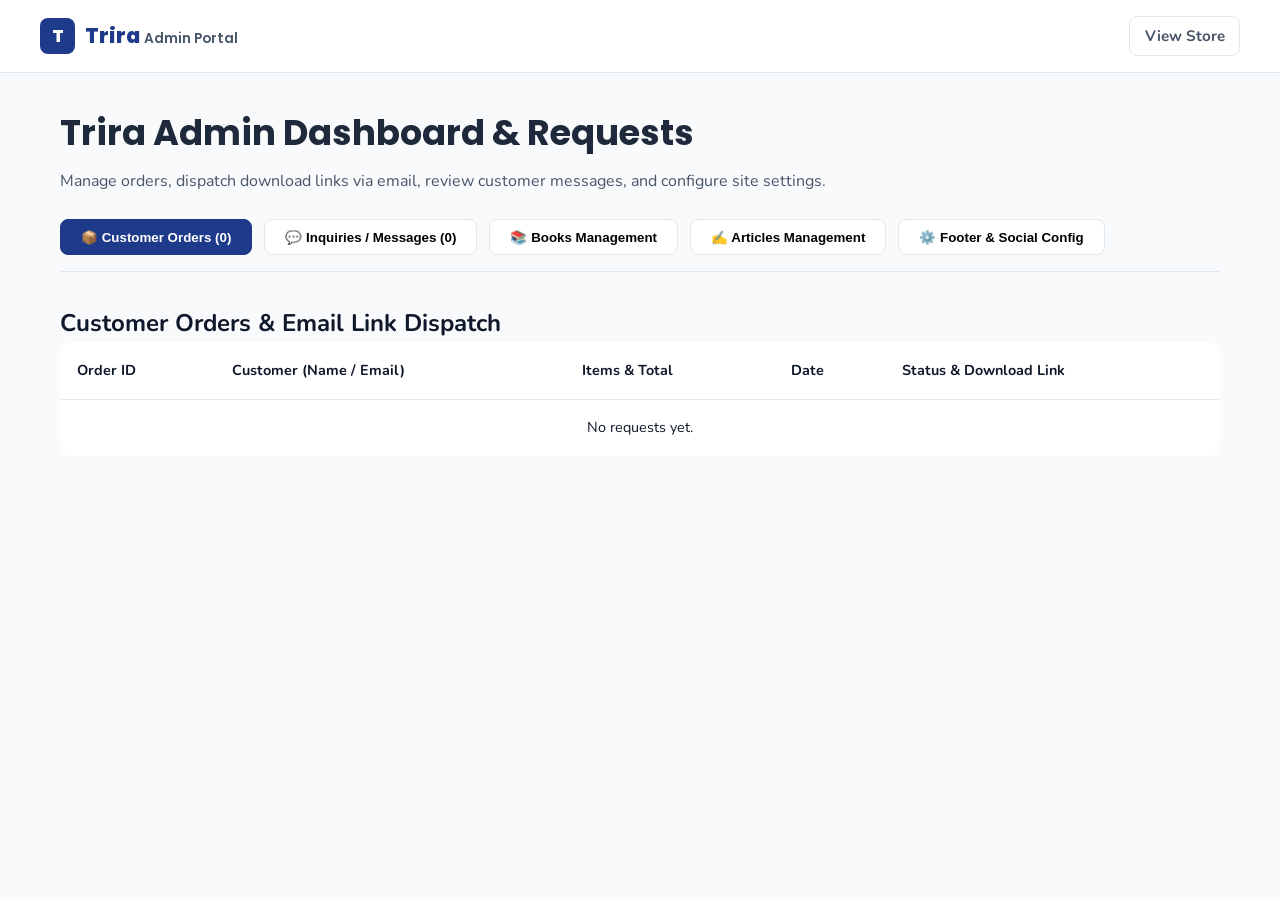
==== admin.html @ 83dede48 "Add files via upload" ====
<!DOCTYPE html>
<html lang="en">
<head>
  <meta charset="UTF-8">
  <meta name="viewport" content="width=device-width, initial-scale=1.0">
  <title>Admin Portal — Trira</title>
  <link rel="icon" type="image/svg+xml" href="favicon.svg">
  <link rel="preconnect" href="https://fonts.googleapis.com">
  <link rel="preconnect" href="https://fonts.gstatic.com" crossorigin>
  <link href="https://fonts.googleapis.com/css2?family=Nunito:wght@400;600;700;800&family=Poppins:wght@600;700;800&display=swap" rel="stylesheet">
  <link rel="stylesheet" href="css/style.css">
  <style>
    .admin-container { max-width: 1200px; margin: 2rem auto; padding: 0 1.25rem; }
    .admin-tabs { display: flex; gap: 0.75rem; margin-bottom: 2rem; border-bottom: 1px solid var(--line); padding-bottom: 1rem; flex-wrap: wrap; }
    .admin-tab { padding: 0.6rem 1.25rem; border-radius: var(--radius-sm); background: #fff; border: 1px solid var(--line); font-weight: 700; cursor: pointer; }
    .admin-tab.is-active { background: var(--teal); color: #fff; border-color: var(--teal); }
    .admin-section { display: none; }
    .admin-section.is-active { display: block; }
    .admin-table { width: 100%; border-collapse: collapse; background: #fff; border-radius: var(--radius); overflow: hidden; border: 1px solid var(--line); margin-bottom: 2rem; }
    .admin-table th, .admin-table td { padding: 1rem; text-align: left; border-bottom: 1px solid var(--line); font-size: 0.9rem; }
    .admin-table th { background: var(--bg-alt); font-weight: 700; }
    .badge-status { display: inline-block; padding: 0.25rem 0.65rem; border-radius: 999px; font-size: 0.75rem; font-weight: 700; }
    .status-pending { background: #FEF3C7; color: #92400E; }
    .status-delivered { background: #D1FAE5; color: #065F46; }
    .modal-overlay { position: fixed; inset: 0; background: rgba(15, 23, 42, 0.4); display: none; align-items: center; justify-content: center; z-index: 100; backdrop-filter: blur(4px); }
    .modal-overlay.is-open { display: flex; }
    .modal-content { background: #fff; padding: 2rem; border-radius: var(--radius); width: min(90vw, 500px); max-height: 90vh; overflow-y: auto; }
    .modal-group { margin-bottom: 1rem; }
    .modal-group label { display: block; font-weight: 700; font-size: 0.85rem; margin-bottom: 0.3rem; }
    .modal-group input, .modal-group textarea, .modal-group select { width: 100%; padding: 0.6rem; border: 1px solid var(--line); border-radius: var(--radius-sm); font: inherit; }
  </style>
</head>
<body>

  <!-- Header -->
  <header class="header">
    <div class="header__inner">
      <a href="index.html" class="logo" style="display: flex; align-items: center; gap: 0.6rem; text-decoration: none;">
        <div style="width: 2.2rem; height: 2.2rem; background: var(--teal); color: #fff; display: grid; place-items: center; border-radius: 0.5rem; font-weight: 800; font-size: 1.1rem; font-family: var(--font-heading);">T</div>
        <div style="font-size: 1.3rem; font-weight: 800; color: var(--teal); font-family: var(--font-heading);">Trira <span style="font-weight: 600; font-size: 0.85rem; color: var(--ink-soft);">Admin Portal</span></div>
      </a>
      <nav class="nav">
        <a href="index.html" class="btn btn--ghost btn--sm" style="font-weight: 700;">View Store</a>
      </nav>
    </div>
  </header>

  <main class="admin-container">
    <div class="page-hero" style="margin-bottom: 1.5rem;">
      <h1>Trira Admin Dashboard & Requests</h1>
      <p>Manage orders, dispatch download links via email, review customer messages, and configure site settings.</p>
    </div>

    <div class="admin-tabs">
      <button class="admin-tab is-active" data-tab="orders">📦 Customer Orders (<span id="ordersCount">0</span>)</button>
      <button class="admin-tab" data-tab="messages">💬 Inquiries / Messages (<span id="msgCount">0</span>)</button>
      <button class="admin-tab" data-tab="books">📚 Books Management</button>
      <button class="admin-tab" data-tab="articles">✍️ Articles Management</button>
      <button class="admin-tab" data-tab="settings">⚙️ Footer & Social Config</button>
    </div>

    <!-- ORDERS SECTION -->
    <div class="admin-section is-active" id="section-orders">
      <h2>Customer Orders & Email Link Dispatch</h2>
      <table class="admin-table">
        <thead>
          <tr><th>Order ID</th><th>Customer (Name / Email)</th><th>Items & Total</th><th>Date</th><th>Status & Download Link</th></tr>
        </thead>
        <tbody id="ordersTableBody"></tbody>
      </table>
    </div>

    <!-- MESSAGES SECTION -->
    <div class="admin-section" id="section-messages">
      <h2>Customer Inquiries & Messages</h2>
      <table class="admin-table">
        <thead>
          <tr><th>ID</th><th>Customer Name & Email</th><th>Message</th><th>Date</th><th>Action</th></tr>
        </thead>
        <tbody id="messagesTableBody"></tbody>
      </table>
    </div>

    <!-- BOOKS SECTION -->
    <div class="admin-section" id="section-books">
      <div style="display:flex; justify-content:space-between; margin-bottom:1rem;">
        <h2>Manage PDF Books</h2>
        <button class="btn btn--primary btn--sm" id="openAddModal">+ Add New Book</button>
      </div>
      <table class="admin-table">
        <thead>
          <tr><th>Cover</th><th>Title</th><th>Language</th><th>Price</th><th>Actions</th></tr>
        </thead>
        <tbody id="booksTableBody"></tbody>
      </table>
    </div>

    <!-- ARTICLES SECTION -->
    <div class="admin-section" id="section-articles">
      <div style="display:flex; justify-content:space-between; margin-bottom:1rem;">
        <h2>Manage Articles</h2>
        <button class="btn btn--primary btn--sm" id="openArticleModal">+ Add Article</button>
      </div>
      <table class="admin-table">
        <thead>
          <tr><th>Image</th><th>Title</th><th>Read Time</th><th>Actions</th></tr>
        </thead>
        <tbody id="articlesTableBody"></tbody>
      </table>
    </div>

    <!-- SETTINGS SECTION -->
    <div class="admin-section" id="section-settings">
      <h2>Footer & Social Media Configuration</h2>
      <form id="settingsForm" style="background:#fff; padding:2rem; border-radius:var(--radius); border:1px solid var(--line); max-width:600px;">
        <div class="modal-group"><label>Support Phone</label><input type="text" id="setPhone"></div>
        <div class="modal-group"><label>Support Email</label><input type="email" id="setEmail"></div>
        <div class="modal-group"><label>Facebook URL</label><input type="url" id="setFb"></div>
        <div class="modal-group"><label>Instagram URL</label><input type="url" id="setIg"></div>
        <div class="modal-group"><label>TikTok URL</label><input type="url" id="setTt"></div>
        <button type="submit" class="btn btn--primary" style="margin-top:1rem;">Save Configuration</button>
      </form>
    </div>
  </main>

  <!-- Add/Edit Book Modal -->
  <div class="modal-overlay" id="bookModal">
    <div class="modal-content">
      <h3 id="modalTitle">Add PDF Book</h3>
      <form id="bookForm">
        <input type="hidden" id="editBookId">
        <input type="hidden" id="bookExistingImg" value="images/products/p1.jpg">
        <div class="modal-group"><label>Book Title</label><input type="text" id="bookTitle" required></div>
        <div class="modal-group"><label>Language Section</label><select id="bookLang"><option value="ar">Arabic (عربي)</option><option value="en">English (إنجليزي)</option></select></div>
        <div class="modal-group"><label>Price (EGP)</label><input type="number" id="bookPrice" required></div>
        <div class="modal-group"><label>Category</label><input type="text" id="bookCategory"></div>
        <div class="modal-group"><label>Introduction (مقدمة الكتاب)</label><textarea id="bookIntro" rows="2"></textarea></div>
        <div class="modal-group"><label>Full Description</label><textarea id="bookDesc" rows="3"></textarea></div>
        <div class="modal-group"><label>Upload Cover Image</label><input type="file" id="bookImgFile" accept="image/*"></div>
        <div style="display:flex; gap:0.5rem; justify-content:flex-end; margin-top:1.5rem;">
          <button type="button" class="btn btn--ghost btn--sm" id="closeModal">Cancel</button>
          <button type="submit" class="btn btn--primary btn--sm">Save Book</button>
        </div>
      </form>
    </div>
  </div>

  <!-- Add/Edit Article Modal -->
  <div class="modal-overlay" id="articleModal">
    <div class="modal-content">
      <h3 id="articleModalTitle">Add Article</h3>
      <form id="articleForm">
        <input type="hidden" id="editArticleId">
        <input type="hidden" id="artExistingImg" value="https://images.unsplash.com/photo-1514432324607-a09d9b4aefdd?auto=format&fit=crop&w=800&q=75">
        <div class="modal-group"><label>Article Title</label><input type="text" id="artTitle" required></div>
        <div class="modal-group"><label>Read Time</label><input type="text" id="artReadTime" value="4 min read"></div>
        <div class="modal-group"><label>Excerpt / Summary (ملخص قصير)</label><textarea id="artExcerpt" rows="2"></textarea></div>
        <div class="modal-group"><label>Full Content (المحتوى التفصيلي للمقال)</label><textarea id="artContent" rows="4"></textarea></div>
        <div class="modal-group"><label>Upload Article Image</label><input type="file" id="artImgFile" accept="image/*"></div>
        <div style="display:flex; gap:0.5rem; justify-content:flex-end; margin-top:1.5rem;">
          <button type="button" class="btn btn--ghost btn--sm" id="closeArticleModal">Cancel</button>
          <button type="submit" class="btn btn--primary btn--sm">Save Article</button>
        </div>
      </form>
    </div>
  </div>

  <script src="js/data.js"></script>
  <script>
    document.addEventListener("DOMContentLoaded", () => {
      document.querySelectorAll(".admin-tab").forEach(tab => {
        tab.addEventListener("click", () => {
          document.querySelectorAll(".admin-tab").forEach(t => t.classList.remove("is-active"));
          document.querySelectorAll(".admin-section").forEach(s => s.classList.remove("is-active"));
          tab.classList.add("is-active");
          document.getElementById(`section-${tab.dataset.tab}`).classList.add("is-active");
        });
      });
      loadAdmin();
    });

    function loadAdmin() {
      const books = getProducts();
      const articles = getArticles();
      const orders = getOrders();
      const messages = getMessages();
      const settings = getSettings();

      document.getElementById("ordersCount").textContent = orders.length;
      document.getElementById("msgCount").textContent = messages.length;

      document.getElementById("setPhone").value = settings.phone || "";
      document.getElementById("setEmail").value = settings.email || "";
      document.getElementById("setFb").value = settings.facebook || "";
      document.getElementById("setIg").value = settings.instagram || "";
      document.getElementById("setTt").value = settings.tiktok || "";

      document.getElementById("ordersTableBody").innerHTML = orders.length === 0 ? `<tr><td colspan="5" style="text-align:center;">No requests yet.</td></tr>` : orders.map(o => `
        <tr>
          <td><strong>${o.id}</strong></td>
          <td>${o.customer.name}<br><small class="muted">${o.customer.email} | ${o.customer.phone}</small></td>
          <td>${o.items.map(i => `${i.name} (x${i.qty})`).join("<br>")}<br><strong>Total: ${o.total} EGP</strong></td>
          <td><small>${o.date}</small></td>
          <td>
            <span class="badge-status status-${o.status.toLowerCase()}">${o.status}</span><br>
            <div style="display:flex; gap:0.4rem; margin-top:0.4rem;">
              <input type="text" id="link-${o.id}" value="${o.downloadLink || ''}" placeholder="Paste PDF Download Link..." style="padding:0.3rem; width:100%; font-size:0.8rem; border:1px solid var(--line); border-radius:4px;">
              <button class="btn btn--primary btn--sm" style="padding:0.3rem 0.6rem; font-size:0.75rem; white-space:nowrap;" onclick="sendDownloadLink('${o.id}')" ${!o.downloadLink ? 'disabled style="opacity:0.5; cursor:not-allowed;"' : ''} id="btn-${o.id}">Send Email</button>
            </div>
            <small class="muted">Type link and click Send Email.</small>
          </td>
        </tr>
      `).join("");

      document.getElementById("messagesTableBody").innerHTML = messages.length === 0 ? `<tr><td colspan="5" style="text-align:center;">No messages received.</td></tr>` : messages.map(m => `
        <tr>
          <td><strong>${m.id}</strong></td>
          <td>${m.name}<br><small class="muted">${m.email}</small></td>
          <td>${m.text}</td>
          <td><small>${m.date}</small></td>
          <td><button class="btn btn--ghost btn--sm" onclick="deleteMessage('${m.id}')" style="color:red;">Delete</button></td>
        </tr>
      `).join("");

      document.getElementById("booksTableBody").innerHTML = books.map(b => `
        <tr>
          <td><img src="${b.image}" style="width:2.5rem; height:2.5rem; object-fit:contain;"></td>
          <td><strong>${b.title}</strong><br><small class="muted">${b.category || ''}</small></td>
          <td><span class="badge" style="background:${b.lang === 'ar' ? '#d1fae5' : '#dbeafe'}; color:${b.lang === 'ar' ? '#065f46' : '#1e40af'};">${b.lang === 'ar' ? 'Arabic' : 'English'}</span></td>
          <td><strong>${b.price} EGP</strong></td>
          <td>
            <button class="btn btn--ghost btn--sm" onclick="openEdit(${b.id})">Edit</button>
            <button class="btn btn--ghost btn--sm" onclick="deleteBook(${b.id})" style="color:red;">Delete</button>
          </td>
        </tr>
      `).join("");

      document.getElementById("articlesTableBody").innerHTML = articles.map(a => `
        <tr>
          <td><img src="${a.image}" style="width:2.5rem; height:2.5rem; object-fit:cover; border-radius:4px;"></td>
          <td><strong>${a.title}</strong><br><small class="muted">${a.excerpt || ''}</small></td>
          <td>${a.readTime}</td>
          <td>
            <button class="btn btn--ghost btn--sm" onclick="openEditArticle(${a.id})">Edit</button>
            <button class="btn btn--ghost btn--sm" onclick="deleteArticle(${a.id})" style="color:red;">Delete</button>
          </td>
        </tr>
      `).join("");
    }

    window.sendDownloadLink = function(orderId) {
      const input = document.getElementById(`link-${orderId}`);
      const link = input.value.trim();
      if (!link) {
        alert("Please enter a valid download link first.");
        return;
      }

      let orders = getOrders();
      let targetOrder = null;
      orders = orders.map(o => {
        if (o.id === orderId) {
          targetOrder = { ...o, downloadLink: link, status: "Delivered" };
          return targetOrder;
        }
        return o;
      });

      saveOrders(orders);
      loadAdmin();

      if (targetOrder) {
        alert(`[Email Dispatched Successfully]\n\nTo: ${targetOrder.customer.email}\nSubject: Your Trira eBook Download Link\nDownload URL: ${link}`);
      }
    };

    document.addEventListener("input", e => {
      if (e.target && e.target.id && e.target.id.startsWith("link-")) {
        const orderId = e.target.id.replace("link-", "");
        const btn = document.getElementById(`btn-${orderId}`);
        if (btn) {
          if (e.target.value.trim().length > 0) {
            btn.removeAttribute("disabled");
            btn.style.opacity = "1";
            btn.style.cursor = "pointer";
          } else {
            btn.setAttribute("disabled", "true");
            btn.style.opacity = "0.5";
            btn.style.cursor = "not-allowed";
          }
        }
      }
    });

    function deleteMessage(id) {
      if (confirm("Delete message?")) {
        saveMessages(getMessages().filter(m => m.id !== id));
        loadAdmin();
      }
    }

    document.getElementById("settingsForm").onsubmit = (e) => {
      e.preventDefault();
      const settings = {
        phone: document.getElementById("setPhone").value,
        email: document.getElementById("setEmail").value,
        facebook: document.getElementById("setFb").value,
        instagram: document.getElementById("setIg").value,
        tiktok: document.getElementById("setTt").value
      };
      saveSettings(settings);
      alert("Footer configuration saved successfully!");
    };

    const modal = document.getElementById("bookModal");
    document.getElementById("openAddModal").onclick = () => {
      document.getElementById("modalTitle").textContent = "Add PDF Book";
      document.getElementById("editBookId").value = "";
      document.getElementById("bookForm").reset();
      modal.classList.add("is-open");
    };
    document.getElementById("closeModal").onclick = () => modal.classList.remove("is-open");

    function openEdit(id) {
      const b = getProducts().find(x => x.id === id);
      if (!b) return;
      document.getElementById("modalTitle").textContent = "Edit PDF Book";
      document.getElementById("editBookId").value = b.id;
      document.getElementById("bookTitle").value = b.title || "";
      document.getElementById("bookLang").value = b.lang || "ar";
      document.getElementById("bookPrice").value = b.price || 0;
      document.getElementById("bookCategory").value = b.category || "";
      document.getElementById("bookIntro").value = b.introduction || "";
      document.getElementById("bookDesc").value = b.description || "";
      document.getElementById("bookExistingImg").value = b.image || "";
      modal.classList.add("is-open");
    }

    document.getElementById("bookForm").onsubmit = (e) => {
      e.preventDefault();
      const id = document.getElementById("editBookId").value;
      const data = {
        id: id ? parseInt(id) : Date.now(),
        title: document.getElementById("bookTitle").value,
        lang: document.getElementById("bookLang").value,
        price: parseFloat(document.getElementById("bookPrice").value),
        category: document.getElementById("bookCategory").value,
        introduction: document.getElementById("bookIntro").value,
        description: document.getElementById("bookDesc").value,
        image: document.getElementById("bookExistingImg").value
      };

      const file = document.getElementById("bookImgFile").files[0];
      const save = (img) => {
        data.image = img;
        let books = getProducts();
        if (id) {
          books = books.map(x => x.id == id ? data : x);
        } else {
          books.push(data);
        }
        saveProducts(books);
        modal.classList.remove("is-open");
        loadAdmin();
      };

      if (file) {
        const reader = new FileReader();
        reader.onload = (evt) => save(evt.target.result);
        reader.readAsDataURL(file);
      } else {
        save(data.image);
      }
    };

    function deleteBook(id) {
      if (confirm("Delete book?")) {
        saveProducts(getProducts().filter(x => x.id !== id));
        loadAdmin();
      }
    }

    const artModal = document.getElementById("articleModal");
    document.getElementById("openArticleModal").onclick = () => {
      document.getElementById("articleModalTitle").textContent = "Add Article";
      document.getElementById("editArticleId").value = "";
      document.getElementById("articleForm").reset();
      artModal.classList.add("is-open");
    };
    document.getElementById("closeArticleModal").onclick = () => artModal.classList.remove("is-open");

    function openEditArticle(id) {
      const a = getArticles().find(x => x.id === id);
      if (!a) return;
      document.getElementById("articleModalTitle").textContent = "Edit Article";
      document.getElementById("editArticleId").value = a.id;
      document.getElementById("artTitle").value = a.title || "";
      document.getElementById("artReadTime").value = a.readTime || "4 min read";
      document.getElementById("artExcerpt").value = a.excerpt || "";
      document.getElementById("artContent").value = a.content || "";
      document.getElementById("artExistingImg").value = a.image || "";
      artModal.classList.add("is-open");
    }

    document.getElementById("articleForm").onsubmit = (e) => {
      e.preventDefault();
      const id = document.getElementById("editArticleId").value;
      const data = {
        id: id ? parseInt(id) : Date.now(),
        title: document.getElementById("artTitle").value,
        readTime: document.getElementById("artReadTime").value,
        excerpt: document.getElementById("artExcerpt").value,
        content: document.getElementById("artContent").value,
        image: document.getElementById("artExistingImg").value
      };

      const file = document.getElementById("artImgFile").files[0];
      const save = (img) => {
        data.image = img;
        let articles = getArticles();
        if (id) {
          articles = articles.map(x => x.id == id ? data : x);
        } else {
          articles.push(data);
        }
        saveArticles(articles);
        artModal.classList.remove("is-open");
        loadAdmin();
      };

      if (file) {
        const reader = new FileReader();
        reader.onload = (evt) => save(evt.target.result);
        reader.readAsDataURL(file);
      } else {
        save(data.image);
      }
    };

    function deleteArticle(id) {
      if (confirm("Delete article?")) {
        saveArticles(getArticles().filter(x => x.id !== id));
        loadAdmin();
      }
    }
  </script>
</body>
</html>
---- css/style.css ----
:root {
  --teal: #1E3A8A;
  --teal-dark: #1E293B;
  --teal-light: #EFF6FF;
  --accent: #3B82F6;
  --ink: #0F172A;
  --ink-soft: #475569;
  --bg: #F8FAFC;
  --bg-alt: #FFFFFF;
  --line: #E2E8F0;
  --radius: 0.75rem;
  --radius-sm: 0.5rem;
  --shadow-sm: 0 1px 2px 0 rgba(0, 0, 0, 0.05);
  --shadow: 0 10px 15px -3px rgba(0, 0, 0, 0.1);
  --font-heading: 'Poppins', sans-serif;
  --font-body: 'Nunito', sans-serif;
}

* { box-sizing: border-box; margin: 0; padding: 0; }
body {
  font-family: var(--font-body);
  background-color: var(--bg);
  color: var(--ink);
  line-height: 1.6;
}

.container { width: min(100% - 2.5rem, 1200px); margin-inline: auto; }

.header {
  background: var(--bg-alt);
  border-bottom: 1px solid var(--line);
  position: sticky;
  top: 0;
  z-index: 50;
}
.header__inner {
  display: flex;
  align-items: center;
  justify-content: space-between;
  height: 4.5rem;
  width: min(100% - 2.5rem, 1200px);
  margin-inline: auto;
}
.logo { font-weight: 800; font-size: 1.25rem; color: var(--teal); text-decoration: none; display: flex; align-items: center; gap: 0.5rem; }
.nav { display: flex; gap: 2rem; }
.nav a { color: var(--ink-soft); text-decoration: none; font-weight: 600; font-size: 0.95rem; transition: color 0.2s; }
.nav a:hover, .nav a.is-active { color: var(--teal); }

.header__actions { display: flex; gap: 1rem; align-items: center; }
.icon-btn { background: var(--teal-light); border: 1px solid var(--line); padding: 0.5rem 0.8rem; border-radius: var(--radius-sm); cursor: pointer; font-size: 1.1rem; position: relative; }
.cart-count { position: absolute; top: -5px; right: -5px; background: var(--teal); color: #fff; font-size: 0.7rem; width: 1.2rem; height: 1.2rem; display: grid; place-items: center; border-radius: 999px; font-weight: 700; }

.section { padding: 3rem 0; }
.page-hero h1 { font-family: var(--font-heading); font-size: 2.2rem; color: var(--teal-dark); margin-bottom: 0.5rem; }
.page-hero p { color: var(--ink-soft); }

.grid { display: grid; gap: 1.5rem; }
.grid--3 { grid-template-columns: repeat(auto-fit, minmax(300px, 1fr)); }

.product-card {
  background: var(--bg-alt);
  border: 1px solid var(--line);
  border-radius: var(--radius);
  overflow: hidden;
  display: flex;
  flex-direction: column;
  transition: transform 0.2s, box-shadow 0.2s;
  box-shadow: var(--shadow-sm);
}
.product-card:hover { transform: translateY(-3px); box-shadow: var(--shadow); }
.product-card__media { height: 14rem; background: var(--teal-light); display: grid; place-items: center; overflow: hidden; }
.product-card__media img { width: 100%; height: 100%; object-fit: cover; }
.product-card__body { padding: 1.5rem; display: flex; flex-direction: column; flex-grow: 1; }
.badge { display: inline-block; padding: 0.25rem 0.65rem; border-radius: 999px; background: var(--teal-light); color: var(--teal); font-size: 0.75rem; font-weight: 700; width: max-content; margin-bottom: 0.75rem; }
.product-card__body h3 { font-family: var(--font-heading); font-size: 1.15rem; margin-bottom: 0.5rem; color: var(--ink); }
.product-card__body p { color: var(--ink-soft); font-size: 0.9rem; margin-bottom: 1.25rem; flex-grow: 1; }
.product-card__price { font-size: 1.25rem; font-weight: 800; color: var(--teal); margin-bottom: 1rem; }
.product-card__price small { font-size: 0.8rem; font-weight: 600; }

.btn { display: inline-flex; align-items: center; justify-content: center; padding: 0.65rem 1.25rem; border-radius: var(--radius-sm); font-weight: 700; font-size: 0.9rem; cursor: pointer; border: 0; text-decoration: none; transition: background 0.2s; }
.btn--primary { background: var(--teal); color: #FFFFFF; }
.btn--primary:hover { background: var(--teal-dark); }
.btn--ghost { background: transparent; border: 1px solid var(--line); color: var(--ink); }
.btn--ghost:hover { background: var(--teal-light); border-color: var(--teal); color: var(--teal); }
.btn--sm { padding: 0.45rem 0.9rem; font-size: 0.85rem; }

.cart-drawer { position: fixed; inset: 0 auto 0 100%; width: min(100%, 400px); background: #fff; z-index: 100; box-shadow: -5px 0 25px rgba(0,0,0,0.1); transition: transform 0.3s ease; display: flex; flex-direction: column; }
.cart-drawer.is-open { transform: translateX(-100%); }
.drawer-overlay { position: fixed; inset: 0; background: rgba(15, 23, 42, 0.4); display: none; z-index: 90; backdrop-filter: blur(4px); }
.drawer-overlay.is-open { display: block; }
.cart-drawer__head { padding: 1.25rem 1.5rem; border-bottom: 1px solid var(--line); display: flex; justify-content: space-between; align-items: center; }
.cart-drawer__list { padding: 1.5rem; overflow-y: auto; flex-grow: 1; }
.cart-item { display: flex; gap: 1rem; margin-bottom: 1rem; padding-bottom: 1rem; border-bottom: 1px solid var(--line); align-items: center; }
.cart-item img { width: 3.5rem; height: 3.5rem; object-fit: cover; border-radius: 4px; }
.cart-item h4 { font-size: 0.95rem; margin-bottom: 0.2rem; }
.cart-drawer__foot { padding: 1.5rem; border-top: 1px solid var(--line); background: var(--bg); display: grid; gap: 1rem; }
.cart-total { display: flex; justify-content: space-between; font-weight: 800; font-size: 1.1rem; }
.qty { display: flex; align-items: center; gap: 0.5rem; margin-top: 0.4rem; }
.btn-qty { width: 1.5rem; height: 1.5rem; background: #fff; border: 1px solid var(--line); border-radius: 4px; cursor: pointer; font-weight: 700; }

.footer { background: var(--teal-dark); color: #94A3B8; padding: 2.5rem 0; margin-top: 4rem; font-size: 0.9rem; }
.footer__copy { display: flex; justify-content: space-between; align-items: center; }
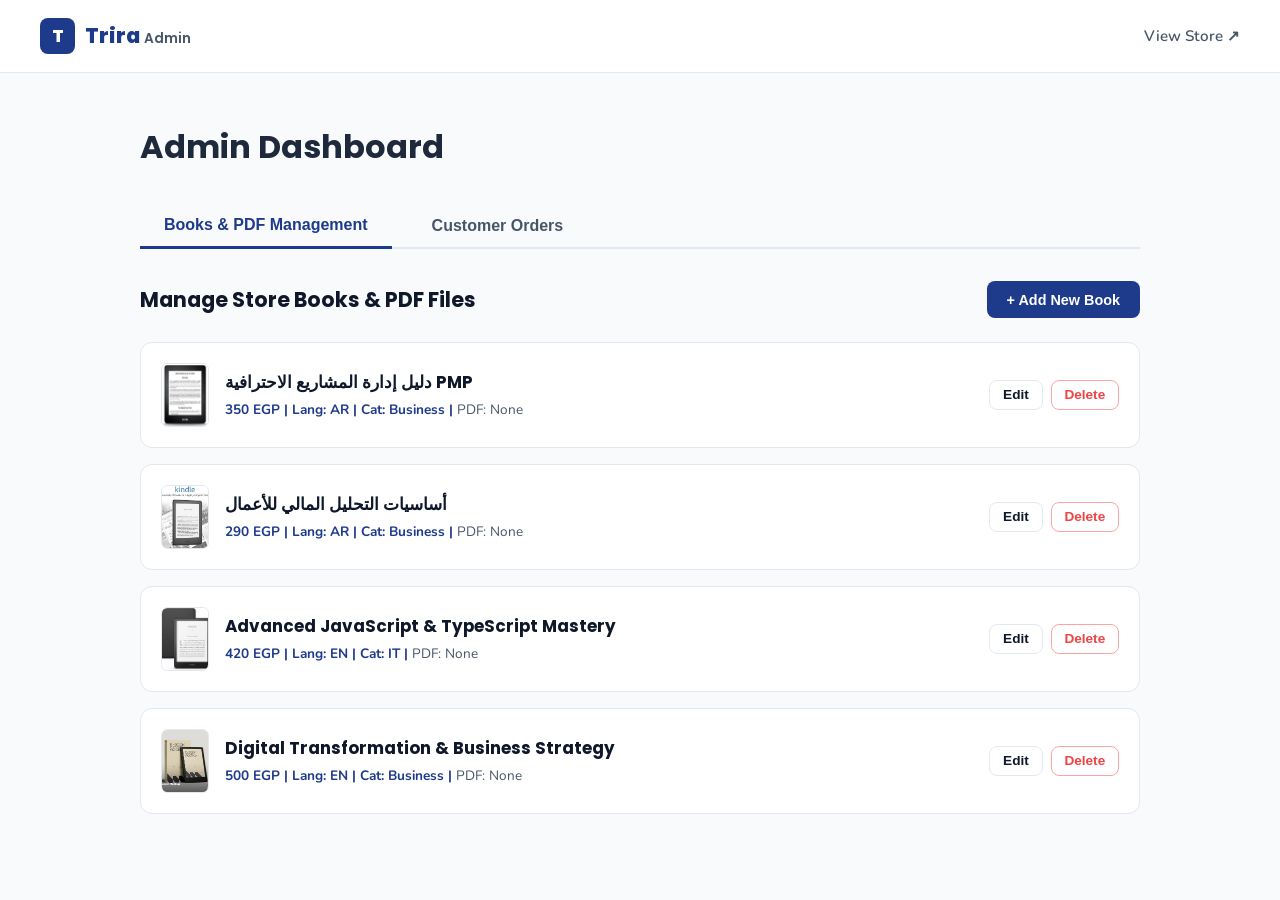
==== commit b4f91112: "Add files via upload" ====
--- a/admin.html
+++ b/admin.html
@@ -3,445 +3,307 @@
 <head>
   <meta charset="UTF-8">
   <meta name="viewport" content="width=device-width, initial-scale=1.0">
-  <title>Admin Portal — Trira</title>
+  <title>Admin Portal — Trira Library</title>
   <link rel="icon" type="image/svg+xml" href="favicon.svg">
   <link rel="preconnect" href="https://fonts.googleapis.com">
   <link rel="preconnect" href="https://fonts.gstatic.com" crossorigin>
   <link href="https://fonts.googleapis.com/css2?family=Nunito:wght@400;600;700;800&family=Poppins:wght@600;700;800&display=swap" rel="stylesheet">
   <link rel="stylesheet" href="css/style.css">
-  <style>
-    .admin-container { max-width: 1200px; margin: 2rem auto; padding: 0 1.25rem; }
-    .admin-tabs { display: flex; gap: 0.75rem; margin-bottom: 2rem; border-bottom: 1px solid var(--line); padding-bottom: 1rem; flex-wrap: wrap; }
-    .admin-tab { padding: 0.6rem 1.25rem; border-radius: var(--radius-sm); background: #fff; border: 1px solid var(--line); font-weight: 700; cursor: pointer; }
-    .admin-tab.is-active { background: var(--teal); color: #fff; border-color: var(--teal); }
-    .admin-section { display: none; }
-    .admin-section.is-active { display: block; }
-    .admin-table { width: 100%; border-collapse: collapse; background: #fff; border-radius: var(--radius); overflow: hidden; border: 1px solid var(--line); margin-bottom: 2rem; }
-    .admin-table th, .admin-table td { padding: 1rem; text-align: left; border-bottom: 1px solid var(--line); font-size: 0.9rem; }
-    .admin-table th { background: var(--bg-alt); font-weight: 700; }
-    .badge-status { display: inline-block; padding: 0.25rem 0.65rem; border-radius: 999px; font-size: 0.75rem; font-weight: 700; }
-    .status-pending { background: #FEF3C7; color: #92400E; }
-    .status-delivered { background: #D1FAE5; color: #065F46; }
-    .modal-overlay { position: fixed; inset: 0; background: rgba(15, 23, 42, 0.4); display: none; align-items: center; justify-content: center; z-index: 100; backdrop-filter: blur(4px); }
-    .modal-overlay.is-open { display: flex; }
-    .modal-content { background: #fff; padding: 2rem; border-radius: var(--radius); width: min(90vw, 500px); max-height: 90vh; overflow-y: auto; }
-    .modal-group { margin-bottom: 1rem; }
-    .modal-group label { display: block; font-weight: 700; font-size: 0.85rem; margin-bottom: 0.3rem; }
-    .modal-group input, .modal-group textarea, .modal-group select { width: 100%; padding: 0.6rem; border: 1px solid var(--line); border-radius: var(--radius-sm); font: inherit; }
-  </style>
 </head>
-<body>
-
+<body style="background: #f8fafc;">
   <!-- Header -->
   <header class="header">
     <div class="header__inner">
       <a href="index.html" class="logo" style="display: flex; align-items: center; gap: 0.6rem; text-decoration: none;">
         <div style="width: 2.2rem; height: 2.2rem; background: var(--teal); color: #fff; display: grid; place-items: center; border-radius: 0.5rem; font-weight: 800; font-size: 1.1rem; font-family: var(--font-heading);">T</div>
-        <div style="font-size: 1.3rem; font-weight: 800; color: var(--teal); font-family: var(--font-heading);">Trira <span style="font-weight: 600; font-size: 0.85rem; color: var(--ink-soft);">Admin Portal</span></div>
+        <div style="font-size: 1.3rem; font-weight: 800; color: var(--teal); font-family: var(--font-heading);">Trira <span style="font-weight: 600; font-size: 0.85rem; color: var(--ink-soft);">Admin</span></div>
       </a>
       <nav class="nav">
-        <a href="index.html" class="btn btn--ghost btn--sm" style="font-weight: 700;">View Store</a>
+        <a href="index.html" target="_blank">View Store ↗</a>
       </nav>
     </div>
   </header>
 
-  <main class="admin-container">
-    <div class="page-hero" style="margin-bottom: 1.5rem;">
-      <h1>Trira Admin Dashboard & Requests</h1>
-      <p>Manage orders, dispatch download links via email, review customer messages, and configure site settings.</p>
-    </div>
-
-    <div class="admin-tabs">
-      <button class="admin-tab is-active" data-tab="orders">📦 Customer Orders (<span id="ordersCount">0</span>)</button>
-      <button class="admin-tab" data-tab="messages">💬 Inquiries / Messages (<span id="msgCount">0</span>)</button>
-      <button class="admin-tab" data-tab="books">📚 Books Management</button>
-      <button class="admin-tab" data-tab="articles">✍️ Articles Management</button>
-      <button class="admin-tab" data-tab="settings">⚙️ Footer & Social Config</button>
-    </div>
-
-    <!-- ORDERS SECTION -->
-    <div class="admin-section is-active" id="section-orders">
-      <h2>Customer Orders & Email Link Dispatch</h2>
-      <table class="admin-table">
-        <thead>
-          <tr><th>Order ID</th><th>Customer (Name / Email)</th><th>Items & Total</th><th>Date</th><th>Status & Download Link</th></tr>
-        </thead>
-        <tbody id="ordersTableBody"></tbody>
-      </table>
-    </div>
-
-    <!-- MESSAGES SECTION -->
-    <div class="admin-section" id="section-messages">
-      <h2>Customer Inquiries & Messages</h2>
-      <table class="admin-table">
-        <thead>
-          <tr><th>ID</th><th>Customer Name & Email</th><th>Message</th><th>Date</th><th>Action</th></tr>
-        </thead>
-        <tbody id="messagesTableBody"></tbody>
-      </table>
-    </div>
-
-    <!-- BOOKS SECTION -->
-    <div class="admin-section" id="section-books">
-      <div style="display:flex; justify-content:space-between; margin-bottom:1rem;">
-        <h2>Manage PDF Books</h2>
-        <button class="btn btn--primary btn--sm" id="openAddModal">+ Add New Book</button>
+  <main class="section">
+    <div class="container" style="max-width: 1000px;">
+      <h1 style="font-family: var(--font-heading); font-size: 2rem; color: var(--teal-dark); margin-bottom: 2rem;">Admin Dashboard</h1>
+
+      <!-- Tabs Navigation -->
+      <div style="display: flex; gap: 1rem; border-bottom: 2px solid var(--line); margin-bottom: 2rem;">
+        <button type="button" class="admin-tab-btn is-active" onclick="switchTab('books')" style="padding: 0.75rem 1.5rem; background: none; border: none; font-weight: 700; font-size: 1rem; cursor: pointer; color: var(--teal); border-bottom: 3px solid var(--teal); margin-bottom: -2px;">Books & PDF Management</button>
+        <button type="button" class="admin-tab-btn" onclick="switchTab('orders')" style="padding: 0.75rem 1.5rem; background: none; border: none; font-weight: 700; font-size: 1rem; cursor: pointer; color: var(--ink-soft);">Customer Orders</button>
       </div>
-      <table class="admin-table">
-        <thead>
-          <tr><th>Cover</th><th>Title</th><th>Language</th><th>Price</th><th>Actions</th></tr>
-        </thead>
-        <tbody id="booksTableBody"></tbody>
-      </table>
-    </div>
-
-    <!-- ARTICLES SECTION -->
-    <div class="admin-section" id="section-articles">
-      <div style="display:flex; justify-content:space-between; margin-bottom:1rem;">
-        <h2>Manage Articles</h2>
-        <button class="btn btn--primary btn--sm" id="openArticleModal">+ Add Article</button>
+
+      <!-- Tab 1: Books Management -->
+      <div id="tabBooks" class="admin-tab-content">
+        <div style="display: flex; justify-content: space-between; align-items: center; margin-bottom: 1.5rem;">
+          <h3 style="font-family: var(--font-heading); font-size: 1.3rem;">Manage Store Books & PDF Files</h3>
+          <button type="button" class="btn btn--primary" onclick="openBookModal()">+ Add New Book</button>
+        </div>
+        <div id="adminBooksList" style="display: flex; flex-direction: column; gap: 1rem;">
+          <!-- Rendered dynamically -->
+        </div>
       </div>
-      <table class="admin-table">
-        <thead>
-          <tr><th>Image</th><th>Title</th><th>Read Time</th><th>Actions</th></tr>
-        </thead>
-        <tbody id="articlesTableBody"></tbody>
-      </table>
-    </div>
-
-    <!-- SETTINGS SECTION -->
-    <div class="admin-section" id="section-settings">
-      <h2>Footer & Social Media Configuration</h2>
-      <form id="settingsForm" style="background:#fff; padding:2rem; border-radius:var(--radius); border:1px solid var(--line); max-width:600px;">
-        <div class="modal-group"><label>Support Phone</label><input type="text" id="setPhone"></div>
-        <div class="modal-group"><label>Support Email</label><input type="email" id="setEmail"></div>
-        <div class="modal-group"><label>Facebook URL</label><input type="url" id="setFb"></div>
-        <div class="modal-group"><label>Instagram URL</label><input type="url" id="setIg"></div>
-        <div class="modal-group"><label>TikTok URL</label><input type="url" id="setTt"></div>
-        <button type="submit" class="btn btn--primary" style="margin-top:1rem;">Save Configuration</button>
-      </form>
+
+      <!-- Tab 2: Orders Management -->
+      <div id="tabOrders" class="admin-tab-content" style="display: none;">
+        <h3 style="font-family: var(--font-heading); font-size: 1.3rem; margin-bottom: 1.5rem;">Customer Purchase Requests & Payments</h3>
+        <div id="adminOrdersList" style="display: flex; flex-direction: column; gap: 1rem;">
+          <!-- Rendered dynamically -->
+        </div>
+      </div>
     </div>
   </main>
 
-  <!-- Add/Edit Book Modal -->
-  <div class="modal-overlay" id="bookModal">
-    <div class="modal-content">
-      <h3 id="modalTitle">Add PDF Book</h3>
-      <form id="bookForm">
-        <input type="hidden" id="editBookId">
-        <input type="hidden" id="bookExistingImg" value="images/products/p1.jpg">
-        <div class="modal-group"><label>Book Title</label><input type="text" id="bookTitle" required></div>
-        <div class="modal-group"><label>Language Section</label><select id="bookLang"><option value="ar">Arabic (عربي)</option><option value="en">English (إنجليزي)</option></select></div>
-        <div class="modal-group"><label>Price (EGP)</label><input type="number" id="bookPrice" required></div>
-        <div class="modal-group"><label>Category</label><input type="text" id="bookCategory"></div>
-        <div class="modal-group"><label>Introduction (مقدمة الكتاب)</label><textarea id="bookIntro" rows="2"></textarea></div>
-        <div class="modal-group"><label>Full Description</label><textarea id="bookDesc" rows="3"></textarea></div>
-        <div class="modal-group"><label>Upload Cover Image</label><input type="file" id="bookImgFile" accept="image/*"></div>
-        <div style="display:flex; gap:0.5rem; justify-content:flex-end; margin-top:1.5rem;">
-          <button type="button" class="btn btn--ghost btn--sm" id="closeModal">Cancel</button>
-          <button type="submit" class="btn btn--primary btn--sm">Save Book</button>
-        </div>
+  <!-- Book Modal (Add/Edit) -->
+  <div id="bookModal" style="display:none; position:fixed; inset:0; background:rgba(0,0,0,0.5); z-index:1200; place-items:center; padding:1rem;">
+    <div style="background:#fff; width:100%; max-width:600px; border-radius:1rem; padding:2rem; max-height:90vh; overflow-y:auto; position:relative;">
+      <button type="button" onclick="closeBookModal()" style="position:absolute; top:1rem; right:1rem; background:none; border:none; font-size:1.2rem; cursor:pointer;">✕</button>
+      <h3 id="bookModalTitle" style="font-family:var(--font-heading); font-size:1.4rem; color:var(--teal-dark); margin-bottom:1.5rem;">Add New Book</h3>
+      <form id="bookForm" onsubmit="handleSaveBook(event)" style="display:flex; flex-direction:column; gap:1rem;">
+        <input type="hidden" id="bookId">
+
+        <div>
+          <label style="display:block; font-size:0.85rem; font-weight:600; margin-bottom:0.3rem;">Book Title</label>
+          <input type="text" id="bookTitle" required style="width:100%; padding:0.75rem; border:1px solid var(--line); border-radius:0.5rem;">
+        </div>
+
+        <div style="display:grid; grid-template-columns: 1fr 1fr 1fr; gap: 1rem;">
+          <div>
+            <label style="display:block; font-size:0.85rem; font-weight:600; margin-bottom:0.3rem;">Price (EGP)</label>
+            <input type="number" id="bookPrice" required style="width:100%; padding:0.75rem; border:1px solid var(--line); border-radius:0.5rem;">
+          </div>
+          <div>
+            <label style="display:block; font-size:0.85rem; font-weight:600; margin-bottom:0.3rem;">Language</label>
+            <select id="bookLang" required style="width:100%; padding:0.75rem; border:1px solid var(--line); border-radius:0.5rem; background:#fff;">
+              <option value="en">English (إنجليزي)</option>
+              <option value="ar">العربية (Arabic)</option>
+            </select>
+          </div>
+          <div>
+            <label style="display:block; font-size:0.85rem; font-weight:600; margin-bottom:0.3rem;">Category</label>
+            <select id="bookCategory" required style="width:100%; padding:0.75rem; border:1px solid var(--line); border-radius:0.5rem; background:#fff;">
+              <option value="Business">إدارة الأعمال / Business</option>
+              <option value="General">عام / General</option>
+              <option value="IT">تكنولوجيا المعلومات / IT</option>
+              <option value="History">تاريخ / History</option>
+              <option value="Novels">روايات / Novels</option>
+              <option value="Kids Books">كتب أطفال / Kids Books</option>
+            </select>
+          </div>
+        </div>
+
+        <div>
+          <label style="display:block; font-size:0.85rem; font-weight:600; margin-bottom:0.3rem;">Cover Image (Browse from device)</label>
+          <input type="file" id="bookImageFile" accept="image/*" style="width:100%; padding:0.5rem; border:1px solid var(--line); border-radius:0.5rem; background:#f8fafc;">
+        </div>
+
+        <div>
+          <label style="display:block; font-size:0.85rem; font-weight:600; margin-bottom:0.3rem;">PDF File Attachment (Browse from device)</label>
+          <input type="file" id="bookPdfFile" accept=".pdf" style="width:100%; padding:0.5rem; border:1px solid var(--line); border-radius:0.5rem; background:#f8fafc;">
+        </div>
+
+        <div>
+          <label style="display:block; font-size:0.85rem; font-weight:600; margin-bottom:0.3rem;">Introduction / Summary</label>
+          <textarea id="bookIntro" rows="2" style="width:100%; padding:0.75rem; border:1px solid var(--line); border-radius:0.5rem;"></textarea>
+        </div>
+        <div>
+          <label style="display:block; font-size:0.85rem; font-weight:600; margin-bottom:0.3rem;">Full Description</label>
+          <textarea id="bookDesc" rows="3" style="width:100%; padding:0.75rem; border:1px solid var(--line); border-radius:0.5rem;"></textarea>
+        </div>
+        <button type="submit" class="btn btn--primary" style="margin-top:1rem;">Save Book</button>
       </form>
     </div>
   </div>
 
-  <!-- Add/Edit Article Modal -->
-  <div class="modal-overlay" id="articleModal">
-    <div class="modal-content">
-      <h3 id="articleModalTitle">Add Article</h3>
-      <form id="articleForm">
-        <input type="hidden" id="editArticleId">
-        <input type="hidden" id="artExistingImg" value="https://images.unsplash.com/photo-1514432324607-a09d9b4aefdd?auto=format&fit=crop&w=800&q=75">
-        <div class="modal-group"><label>Article Title</label><input type="text" id="artTitle" required></div>
-        <div class="modal-group"><label>Read Time</label><input type="text" id="artReadTime" value="4 min read"></div>
-        <div class="modal-group"><label>Excerpt / Summary (ملخص قصير)</label><textarea id="artExcerpt" rows="2"></textarea></div>
-        <div class="modal-group"><label>Full Content (المحتوى التفصيلي للمقال)</label><textarea id="artContent" rows="4"></textarea></div>
-        <div class="modal-group"><label>Upload Article Image</label><input type="file" id="artImgFile" accept="image/*"></div>
-        <div style="display:flex; gap:0.5rem; justify-content:flex-end; margin-top:1.5rem;">
-          <button type="button" class="btn btn--ghost btn--sm" id="closeArticleModal">Cancel</button>
-          <button type="submit" class="btn btn--primary btn--sm">Save Article</button>
-        </div>
-      </form>
-    </div>
-  </div>
-
-  <script src="js/data.js"></script>
+  <script src="js/data.js?v=2.4"></script>
   <script>
     document.addEventListener("DOMContentLoaded", () => {
-      document.querySelectorAll(".admin-tab").forEach(tab => {
-        tab.addEventListener("click", () => {
-          document.querySelectorAll(".admin-tab").forEach(t => t.classList.remove("is-active"));
-          document.querySelectorAll(".admin-section").forEach(s => s.classList.remove("is-active"));
-          tab.classList.add("is-active");
-          document.getElementById(`section-${tab.dataset.tab}`).classList.add("is-active");
-        });
+      renderAdminBooks();
+      renderAdminOrders();
+    });
+
+    function switchTab(tab) {
+      const booksTab = document.getElementById("tabBooks");
+      const ordersTab = document.getElementById("tabOrders");
+      const btns = document.querySelectorAll(".admin-tab-btn");
+
+      btns.forEach(b => {
+        b.style.color = "var(--ink-soft)";
+        b.style.borderBottom = "none";
       });
-      loadAdmin();
-    });
-
-    function loadAdmin() {
-      const books = getProducts();
-      const articles = getArticles();
-      const orders = getOrders();
-      const messages = getMessages();
-      const settings = getSettings();
-
-      document.getElementById("ordersCount").textContent = orders.length;
-      document.getElementById("msgCount").textContent = messages.length;
-
-      document.getElementById("setPhone").value = settings.phone || "";
-      document.getElementById("setEmail").value = settings.email || "";
-      document.getElementById("setFb").value = settings.facebook || "";
-      document.getElementById("setIg").value = settings.instagram || "";
-      document.getElementById("setTt").value = settings.tiktok || "";
-
-      document.getElementById("ordersTableBody").innerHTML = orders.length === 0 ? `<tr><td colspan="5" style="text-align:center;">No requests yet.</td></tr>` : orders.map(o => `
-        <tr>
-          <td><strong>${o.id}</strong></td>
-          <td>${o.customer.name}<br><small class="muted">${o.customer.email} | ${o.customer.phone}</small></td>
-          <td>${o.items.map(i => `${i.name} (x${i.qty})`).join("<br>")}<br><strong>Total: ${o.total} EGP</strong></td>
-          <td><small>${o.date}</small></td>
-          <td>
-            <span class="badge-status status-${o.status.toLowerCase()}">${o.status}</span><br>
-            <div style="display:flex; gap:0.4rem; margin-top:0.4rem;">
-              <input type="text" id="link-${o.id}" value="${o.downloadLink || ''}" placeholder="Paste PDF Download Link..." style="padding:0.3rem; width:100%; font-size:0.8rem; border:1px solid var(--line); border-radius:4px;">
-              <button class="btn btn--primary btn--sm" style="padding:0.3rem 0.6rem; font-size:0.75rem; white-space:nowrap;" onclick="sendDownloadLink('${o.id}')" ${!o.downloadLink ? 'disabled style="opacity:0.5; cursor:not-allowed;"' : ''} id="btn-${o.id}">Send Email</button>
-            </div>
-            <small class="muted">Type link and click Send Email.</small>
-          </td>
-        </tr>
-      `).join("");
-
-      document.getElementById("messagesTableBody").innerHTML = messages.length === 0 ? `<tr><td colspan="5" style="text-align:center;">No messages received.</td></tr>` : messages.map(m => `
-        <tr>
-          <td><strong>${m.id}</strong></td>
-          <td>${m.name}<br><small class="muted">${m.email}</small></td>
-          <td>${m.text}</td>
-          <td><small>${m.date}</small></td>
-          <td><button class="btn btn--ghost btn--sm" onclick="deleteMessage('${m.id}')" style="color:red;">Delete</button></td>
-        </tr>
-      `).join("");
-
-      document.getElementById("booksTableBody").innerHTML = books.map(b => `
-        <tr>
-          <td><img src="${b.image}" style="width:2.5rem; height:2.5rem; object-fit:contain;"></td>
-          <td><strong>${b.title}</strong><br><small class="muted">${b.category || ''}</small></td>
-          <td><span class="badge" style="background:${b.lang === 'ar' ? '#d1fae5' : '#dbeafe'}; color:${b.lang === 'ar' ? '#065f46' : '#1e40af'};">${b.lang === 'ar' ? 'Arabic' : 'English'}</span></td>
-          <td><strong>${b.price} EGP</strong></td>
-          <td>
-            <button class="btn btn--ghost btn--sm" onclick="openEdit(${b.id})">Edit</button>
-            <button class="btn btn--ghost btn--sm" onclick="deleteBook(${b.id})" style="color:red;">Delete</button>
-          </td>
-        </tr>
-      `).join("");
-
-      document.getElementById("articlesTableBody").innerHTML = articles.map(a => `
-        <tr>
-          <td><img src="${a.image}" style="width:2.5rem; height:2.5rem; object-fit:cover; border-radius:4px;"></td>
-          <td><strong>${a.title}</strong><br><small class="muted">${a.excerpt || ''}</small></td>
-          <td>${a.readTime}</td>
-          <td>
-            <button class="btn btn--ghost btn--sm" onclick="openEditArticle(${a.id})">Edit</button>
-            <button class="btn btn--ghost btn--sm" onclick="deleteArticle(${a.id})" style="color:red;">Delete</button>
-          </td>
-        </tr>
-      `).join("");
-    }
-
-    window.sendDownloadLink = function(orderId) {
-      const input = document.getElementById(`link-${orderId}`);
-      const link = input.value.trim();
-      if (!link) {
-        alert("Please enter a valid download link first.");
+
+      if (tab === 'books') {
+        booksTab.style.display = "block";
+        ordersTab.style.display = "none";
+        btns[0].style.color = "var(--teal)";
+        btns[0].style.borderBottom = "3px solid var(--teal)";
+        renderAdminBooks();
+      } else {
+        booksTab.style.display = "none";
+        ordersTab.style.display = "block";
+        btns[1].style.color = "var(--teal)";
+        btns[1].style.borderBottom = "3px solid var(--teal)";
+        renderAdminOrders();
+      }
+    }
+
+    function renderAdminBooks() {
+      const container = document.getElementById("adminBooksList");
+      const books = typeof getProducts === "function" ? getProducts() : [];
+
+      if (books.length === 0) {
+        container.innerHTML = `<p style="color:var(--ink-soft);">No books found.</p>`;
         return;
       }
 
-      let orders = getOrders();
-      let targetOrder = null;
-      orders = orders.map(o => {
-        if (o.id === orderId) {
-          targetOrder = { ...o, downloadLink: link, status: "Delivered" };
-          return targetOrder;
+      container.innerHTML = books.map(b => `
+        <div style="background:#fff; border:1px solid var(--line); border-radius:0.75rem; padding:1.25rem; display:flex; justify-content:space-between; align-items:center; gap:1rem;">
+          <div style="display:flex; gap:1rem; align-items:center;">
+            <img src="${b.image}" alt="${b.title}" style="width:3rem; height:4rem; object-fit:cover; border-radius:0.4rem; border:1px solid var(--line);">
+            <div>
+              <h4 style="font-family:var(--font-heading); font-size:1.05rem; margin-bottom:0.2rem;">${b.title}</h4>
+              <p style="font-size:0.85rem; color:var(--teal); font-weight:700;">${b.price} EGP | Lang: <span style="text-transform:uppercase;">${b.lang || 'en'}</span> | Cat: ${b.category} | <span style="color:var(--ink-soft); font-weight:400;">PDF: ${b.downloadLink && b.downloadLink !== '#' ? 'Attached ✓' : 'None'}</span></p>
+            </div>
+          </div>
+          <div style="display:flex; gap:0.5rem;">
+            <button type="button" class="btn btn--ghost" onclick="editBook(${b.id})" style="padding:0.4rem 0.8rem; font-size:0.85rem;">Edit</button>
+            <button type="button" class="btn btn--ghost" onclick="deleteBook(${b.id})" style="padding:0.4rem 0.8rem; font-size:0.85rem; color:#ef4444; border-color:#fca5a5;">Delete</button>
+          </div>
+        </div>
+      `).join("");
+    }
+
+    function openBookModal(book = null) {
+      const modal = document.getElementById("bookModal");
+      modal.style.display = "grid";
+      if (book) {
+        document.getElementById("bookModalTitle").textContent = "Edit Book";
+        document.getElementById("bookId").value = book.id;
+        document.getElementById("bookTitle").value = book.title;
+        document.getElementById("bookPrice").value = book.price;
+        document.getElementById("bookLang").value = book.lang || "en";
+        document.getElementById("bookCategory").value = book.category || "General";
+        document.getElementById("bookIntro").value = book.introduction || "";
+        document.getElementById("bookDesc").value = book.description || "";
+        document.getElementById("bookImageFile").value = "";
+        document.getElementById("bookPdfFile").value = "";
+      } else {
+        document.getElementById("bookModalTitle").textContent = "Add New Book";
+        document.getElementById("bookForm").reset();
+        document.getElementById("bookId").value = "";
+      }
+    }
+
+    function closeBookModal() {
+      document.getElementById("bookModal").style.display = "none";
+    }
+
+    function editBook(id) {
+      const books = getProducts();
+      const book = books.find(b => b.id == id);
+      if (book) openBookModal(book);
+    }
+
+    function deleteBook(id) {
+      if (!confirm("Are you sure you want to delete this book?")) return;
+      let books = getProducts();
+      books = books.filter(b => b.id != id);
+      saveProducts(books);
+      renderAdminBooks();
+    }
+
+    function handleSaveBook(e) {
+      e.preventDefault();
+      const id = document.getElementById("bookId").value;
+      const title = document.getElementById("bookTitle").value;
+      const price = parseFloat(document.getElementById("bookPrice").value);
+      const lang = document.getElementById("bookLang").value;
+      const category = document.getElementById("bookCategory").value;
+      const introduction = document.getElementById("bookIntro").value;
+      const description = document.getElementById("bookDesc").value;
+
+      const imageFile = document.getElementById("bookImageFile").files[0];
+      const pdfFile = document.getElementById("bookPdfFile").files[0];
+
+      let books = getProducts();
+      let existingBook = id ? books.find(b => b.id == id) : null;
+
+      let imagePath = existingBook ? existingBook.image : "images/products/p1.jpg";
+      let pdfPath = existingBook ? existingBook.downloadLink : "#";
+
+      const processImageAndSave = () => {
+        if (imageFile) {
+          const reader = new FileReader();
+          reader.onload = function(uploadEvent) {
+            imagePath = uploadEvent.target.result;
+            processPdfAndSave(imagePath);
+          };
+          reader.readAsDataURL(imageFile);
+        } else {
+          processPdfAndSave(imagePath);
         }
-        return o;
-      });
-
-      saveOrders(orders);
-      loadAdmin();
-
-      if (targetOrder) {
-        alert(`[Email Dispatched Successfully]\n\nTo: ${targetOrder.customer.email}\nSubject: Your Trira eBook Download Link\nDownload URL: ${link}`);
+      };
+
+      const processPdfAndSave = (finalImage) => {
+        if (pdfFile) {
+          const readerPdf = new FileReader();
+          readerPdf.onload = function(uploadEventPdf) {
+            pdfPath = uploadEventPdf.target.result;
+            saveFinalData(finalImage, pdfPath);
+          };
+          readerPdf.readAsDataURL(pdfFile);
+        } else {
+          saveFinalData(finalImage, pdfPath);
+        }
+      };
+
+      const saveFinalData = (finalImage, finalPdf) => {
+        if (id) {
+          books = books.map(b => b.id == id ? { ...b, title, price, lang, category, image: finalImage, downloadLink: finalPdf, introduction, description } : b);
+        } else {
+          const newBook = {
+            id: Date.now(),
+            title, price, lang, category, image: finalImage, downloadLink: finalPdf, introduction, description
+          };
+          books.push(newBook);
+        }
+
+        saveProducts(books);
+        closeBookModal();
+        renderAdminBooks();
+      };
+
+      processImageAndSave();
+    }
+
+    function renderAdminOrders() {
+      const container = document.getElementById("adminOrdersList");
+      const orders = typeof getOrders === "function" ? getOrders() : [];
+
+      if (orders.length === 0) {
+        container.innerHTML = `<p style="color:var(--ink-soft);">No customer orders yet.</p>`;
+        return;
       }
-    };
-
-    document.addEventListener("input", e => {
-      if (e.target && e.target.id && e.target.id.startsWith("link-")) {
-        const orderId = e.target.id.replace("link-", "");
-        const btn = document.getElementById(`btn-${orderId}`);
-        if (btn) {
-          if (e.target.value.trim().length > 0) {
-            btn.removeAttribute("disabled");
-            btn.style.opacity = "1";
-            btn.style.cursor = "pointer";
-          } else {
-            btn.setAttribute("disabled", "true");
-            btn.style.opacity = "0.5";
-            btn.style.cursor = "not-allowed";
-          }
-        }
-      }
-    });
-
-    function deleteMessage(id) {
-      if (confirm("Delete message?")) {
-        saveMessages(getMessages().filter(m => m.id !== id));
-        loadAdmin();
-      }
-    }
-
-    document.getElementById("settingsForm").onsubmit = (e) => {
-      e.preventDefault();
-      const settings = {
-        phone: document.getElementById("setPhone").value,
-        email: document.getElementById("setEmail").value,
-        facebook: document.getElementById("setFb").value,
-        instagram: document.getElementById("setIg").value,
-        tiktok: document.getElementById("setTt").value
-      };
-      saveSettings(settings);
-      alert("Footer configuration saved successfully!");
-    };
-
-    const modal = document.getElementById("bookModal");
-    document.getElementById("openAddModal").onclick = () => {
-      document.getElementById("modalTitle").textContent = "Add PDF Book";
-      document.getElementById("editBookId").value = "";
-      document.getElementById("bookForm").reset();
-      modal.classList.add("is-open");
-    };
-    document.getElementById("closeModal").onclick = () => modal.classList.remove("is-open");
-
-    function openEdit(id) {
-      const b = getProducts().find(x => x.id === id);
-      if (!b) return;
-      document.getElementById("modalTitle").textContent = "Edit PDF Book";
-      document.getElementById("editBookId").value = b.id;
-      document.getElementById("bookTitle").value = b.title || "";
-      document.getElementById("bookLang").value = b.lang || "ar";
-      document.getElementById("bookPrice").value = b.price || 0;
-      document.getElementById("bookCategory").value = b.category || "";
-      document.getElementById("bookIntro").value = b.introduction || "";
-      document.getElementById("bookDesc").value = b.description || "";
-      document.getElementById("bookExistingImg").value = b.image || "";
-      modal.classList.add("is-open");
-    }
-
-    document.getElementById("bookForm").onsubmit = (e) => {
-      e.preventDefault();
-      const id = document.getElementById("editBookId").value;
-      const data = {
-        id: id ? parseInt(id) : Date.now(),
-        title: document.getElementById("bookTitle").value,
-        lang: document.getElementById("bookLang").value,
-        price: parseFloat(document.getElementById("bookPrice").value),
-        category: document.getElementById("bookCategory").value,
-        introduction: document.getElementById("bookIntro").value,
-        description: document.getElementById("bookDesc").value,
-        image: document.getElementById("bookExistingImg").value
-      };
-
-      const file = document.getElementById("bookImgFile").files[0];
-      const save = (img) => {
-        data.image = img;
-        let books = getProducts();
-        if (id) {
-          books = books.map(x => x.id == id ? data : x);
-        } else {
-          books.push(data);
-        }
-        saveProducts(books);
-        modal.classList.remove("is-open");
-        loadAdmin();
-      };
-
-      if (file) {
-        const reader = new FileReader();
-        reader.onload = (evt) => save(evt.target.result);
-        reader.readAsDataURL(file);
-      } else {
-        save(data.image);
-      }
-    };
-
-    function deleteBook(id) {
-      if (confirm("Delete book?")) {
-        saveProducts(getProducts().filter(x => x.id !== id));
-        loadAdmin();
-      }
-    }
-
-    const artModal = document.getElementById("articleModal");
-    document.getElementById("openArticleModal").onclick = () => {
-      document.getElementById("articleModalTitle").textContent = "Add Article";
-      document.getElementById("editArticleId").value = "";
-      document.getElementById("articleForm").reset();
-      artModal.classList.add("is-open");
-    };
-    document.getElementById("closeArticleModal").onclick = () => artModal.classList.remove("is-open");
-
-    function openEditArticle(id) {
-      const a = getArticles().find(x => x.id === id);
-      if (!a) return;
-      document.getElementById("articleModalTitle").textContent = "Edit Article";
-      document.getElementById("editArticleId").value = a.id;
-      document.getElementById("artTitle").value = a.title || "";
-      document.getElementById("artReadTime").value = a.readTime || "4 min read";
-      document.getElementById("artExcerpt").value = a.excerpt || "";
-      document.getElementById("artContent").value = a.content || "";
-      document.getElementById("artExistingImg").value = a.image || "";
-      artModal.classList.add("is-open");
-    }
-
-    document.getElementById("articleForm").onsubmit = (e) => {
-      e.preventDefault();
-      const id = document.getElementById("editArticleId").value;
-      const data = {
-        id: id ? parseInt(id) : Date.now(),
-        title: document.getElementById("artTitle").value,
-        readTime: document.getElementById("artReadTime").value,
-        excerpt: document.getElementById("artExcerpt").value,
-        content: document.getElementById("artContent").value,
-        image: document.getElementById("artExistingImg").value
-      };
-
-      const file = document.getElementById("artImgFile").files[0];
-      const save = (img) => {
-        data.image = img;
-        let articles = getArticles();
-        if (id) {
-          articles = articles.map(x => x.id == id ? data : x);
-        } else {
-          articles.push(data);
-        }
-        saveArticles(articles);
-        artModal.classList.remove("is-open");
-        loadAdmin();
-      };
-
-      if (file) {
-        const reader = new FileReader();
-        reader.onload = (evt) => save(evt.target.result);
-        reader.readAsDataURL(file);
-      } else {
-        save(data.image);
-      }
-    };
-
-    function deleteArticle(id) {
-      if (confirm("Delete article?")) {
-        saveArticles(getArticles().filter(x => x.id !== id));
-        loadAdmin();
-      }
+
+      container.innerHTML = orders.map(o => `
+        <div style="background:#fff; border:1px solid var(--line); border-radius:0.75rem; padding:1.25rem;">
+          <div style="display:flex; justify-content:space-between; align-items:center; margin-bottom:0.75rem; border-bottom:1px solid var(--line); padding-bottom:0.5rem;">
+            <div>
+              <span style="font-weight:700; color:var(--teal-dark);">${o.id}</span>
+              <span style="font-size:0.85rem; color:var(--ink-soft); margin-left:0.75rem;">Customer: <strong>${o.customer.name}</strong> (${o.customer.email})</span>
+            </div>
+            <span style="background:${o.paymentStatus === 'paid' ? '#dcfce7' : '#fef9c3'}; color:${o.paymentStatus === 'paid' ? '#166534' : '#854d0e'}; padding:0.2rem 0.6rem; border-radius:1rem; font-size:0.75rem; font-weight:700;">
+              ${o.paymentStatus === 'paid' ? '✓ Paid (API Verified)' : 'Pending Payment'}
+            </span>
+          </div>
+          <p style="font-size:0.85rem; color:var(--ink-soft); margin-bottom:0.5rem;">Total Amount: <strong>${o.total} EGP</strong> | Date: ${o.date}</p>
+          <div style="font-size:0.85rem; font-weight:600; color:var(--teal); margin-top:0.5rem;">Ordered Items:</div>
+          <ul style="margin:0.25rem 0 0 1.25rem; font-size:0.85rem; color:var(--ink);">
+            ${o.items.map(i => `<li>${i.title} (${i.price} EGP)</li>`).join("")}
+          </ul>
+        </div>
+      `).join("");
     }
   </script>
 </body>
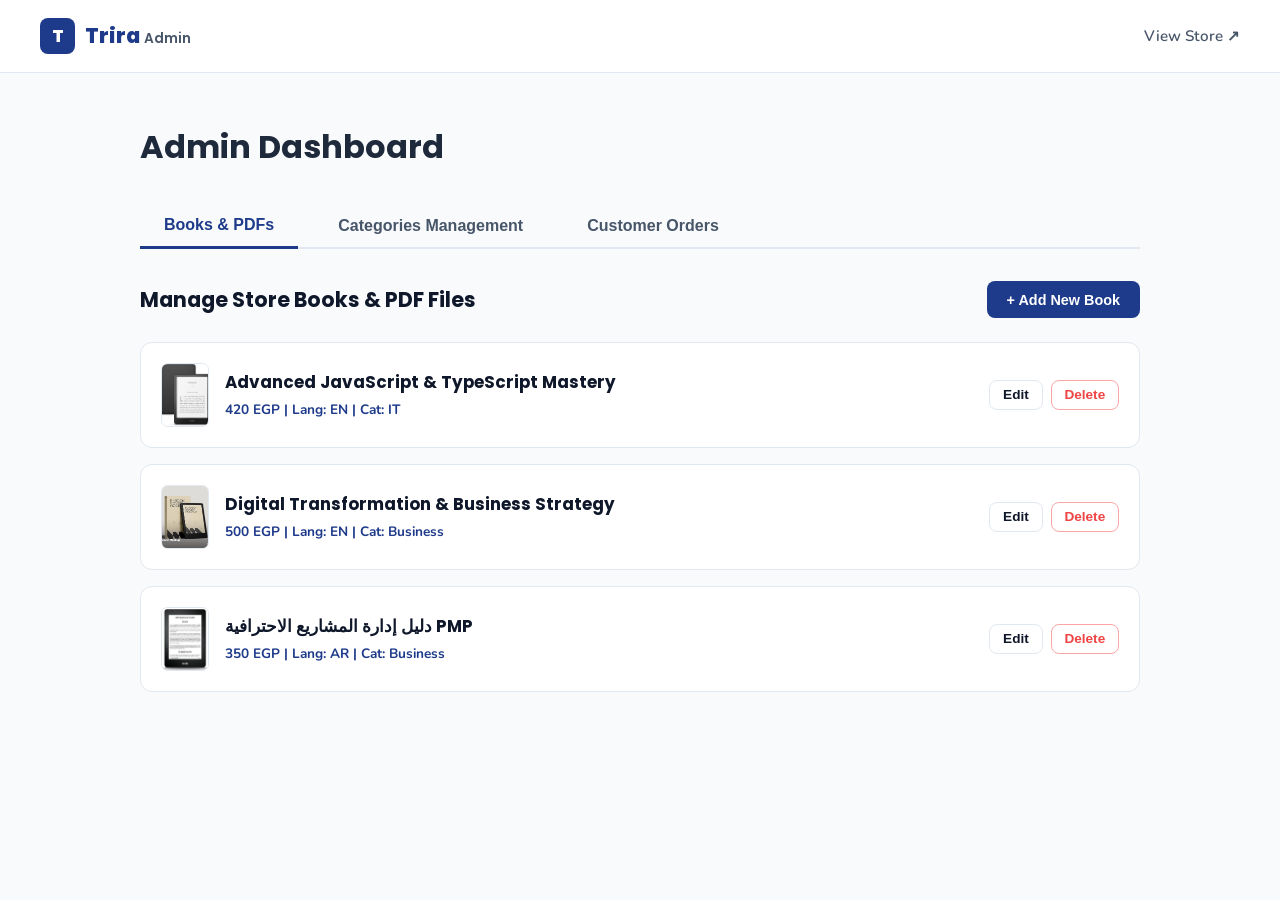
==== commit 21b1b58b: "Add files via upload" ====
--- a/admin.html
+++ b/admin.html
@@ -29,8 +29,9 @@
       <h1 style="font-family: var(--font-heading); font-size: 2rem; color: var(--teal-dark); margin-bottom: 2rem;">Admin Dashboard</h1>
 
       <!-- Tabs Navigation -->
-      <div style="display: flex; gap: 1rem; border-bottom: 2px solid var(--line); margin-bottom: 2rem;">
-        <button type="button" class="admin-tab-btn is-active" onclick="switchTab('books')" style="padding: 0.75rem 1.5rem; background: none; border: none; font-weight: 700; font-size: 1rem; cursor: pointer; color: var(--teal); border-bottom: 3px solid var(--teal); margin-bottom: -2px;">Books & PDF Management</button>
+      <div style="display: flex; gap: 1rem; border-bottom: 2px solid var(--line); margin-bottom: 2rem; flex-wrap: wrap;">
+        <button type="button" class="admin-tab-btn is-active" onclick="switchTab('books')" style="padding: 0.75rem 1.5rem; background: none; border: none; font-weight: 700; font-size: 1rem; cursor: pointer; color: var(--teal); border-bottom: 3px solid var(--teal); margin-bottom: -2px;">Books & PDFs</button>
+        <button type="button" class="admin-tab-btn" onclick="switchTab('categories')" style="padding: 0.75rem 1.5rem; background: none; border: none; font-weight: 700; font-size: 1rem; cursor: pointer; color: var(--ink-soft);">Categories Management</button>
         <button type="button" class="admin-tab-btn" onclick="switchTab('orders')" style="padding: 0.75rem 1.5rem; background: none; border: none; font-weight: 700; font-size: 1rem; cursor: pointer; color: var(--ink-soft);">Customer Orders</button>
       </div>
 
@@ -40,17 +41,22 @@
           <h3 style="font-family: var(--font-heading); font-size: 1.3rem;">Manage Store Books & PDF Files</h3>
           <button type="button" class="btn btn--primary" onclick="openBookModal()">+ Add New Book</button>
         </div>
-        <div id="adminBooksList" style="display: flex; flex-direction: column; gap: 1rem;">
-          <!-- Rendered dynamically -->
-        </div>
+        <div id="adminBooksList" style="display: flex; flex-direction: column; gap: 1rem;"></div>
       </div>
 
-      <!-- Tab 2: Orders Management -->
+      <!-- Tab 2: Categories Management -->
+      <div id="tabCategories" class="admin-tab-content" style="display: none;">
+        <div style="display: flex; justify-content: space-between; align-items: center; margin-bottom: 1.5rem;">
+          <h3 style="font-family: var(--font-heading); font-size: 1.3rem;">Manage Book Categories (Arabic & English)</h3>
+          <button type="button" class="btn btn--primary" onclick="openCategoryModal()">+ Add New Category</button>
+        </div>
+        <div id="adminCategoriesList" style="display: flex; flex-direction: column; gap: 1rem;"></div>
+      </div>
+
+      <!-- Tab 3: Orders Management -->
       <div id="tabOrders" class="admin-tab-content" style="display: none;">
         <h3 style="font-family: var(--font-heading); font-size: 1.3rem; margin-bottom: 1.5rem;">Customer Purchase Requests & Payments</h3>
-        <div id="adminOrdersList" style="display: flex; flex-direction: column; gap: 1rem;">
-          <!-- Rendered dynamically -->
-        </div>
+        <div id="adminOrdersList" style="display: flex; flex-direction: column; gap: 1rem;"></div>
       </div>
     </div>
   </main>
@@ -62,12 +68,10 @@
       <h3 id="bookModalTitle" style="font-family:var(--font-heading); font-size:1.4rem; color:var(--teal-dark); margin-bottom:1.5rem;">Add New Book</h3>
       <form id="bookForm" onsubmit="handleSaveBook(event)" style="display:flex; flex-direction:column; gap:1rem;">
         <input type="hidden" id="bookId">
-
         <div>
           <label style="display:block; font-size:0.85rem; font-weight:600; margin-bottom:0.3rem;">Book Title</label>
           <input type="text" id="bookTitle" required style="width:100%; padding:0.75rem; border:1px solid var(--line); border-radius:0.5rem;">
         </div>
-
         <div style="display:grid; grid-template-columns: 1fr 1fr 1fr; gap: 1rem;">
           <div>
             <label style="display:block; font-size:0.85rem; font-weight:600; margin-bottom:0.3rem;">Price (EGP)</label>
@@ -76,33 +80,25 @@
           <div>
             <label style="display:block; font-size:0.85rem; font-weight:600; margin-bottom:0.3rem;">Language</label>
             <select id="bookLang" required style="width:100%; padding:0.75rem; border:1px solid var(--line); border-radius:0.5rem; background:#fff;">
-              <option value="en">English (إنجليزي)</option>
-              <option value="ar">العربية (Arabic)</option>
+              <option value="en">English</option>
+              <option value="ar">العربية</option>
             </select>
           </div>
           <div>
             <label style="display:block; font-size:0.85rem; font-weight:600; margin-bottom:0.3rem;">Category</label>
-            <select id="bookCategory" required style="width:100%; padding:0.75rem; border:1px solid var(--line); border-radius:0.5rem; background:#fff;">
-              <option value="Business">إدارة الأعمال / Business</option>
-              <option value="General">عام / General</option>
-              <option value="IT">تكنولوجيا المعلومات / IT</option>
-              <option value="History">تاريخ / History</option>
-              <option value="Novels">روايات / Novels</option>
-              <option value="Kids Books">كتب أطفال / Kids Books</option>
+            <select id="bookCategorySelect" required style="width:100%; padding:0.75rem; border:1px solid var(--line); border-radius:0.5rem; background:#fff;">
+              <!-- Dynamic Categories -->
             </select>
           </div>
         </div>
-
-        <div>
-          <label style="display:block; font-size:0.85rem; font-weight:600; margin-bottom:0.3rem;">Cover Image (Browse from device)</label>
+        <div>
+          <label style="display:block; font-size:0.85rem; font-weight:600; margin-bottom:0.3rem;">Cover Image (Browse)</label>
           <input type="file" id="bookImageFile" accept="image/*" style="width:100%; padding:0.5rem; border:1px solid var(--line); border-radius:0.5rem; background:#f8fafc;">
         </div>
-
-        <div>
-          <label style="display:block; font-size:0.85rem; font-weight:600; margin-bottom:0.3rem;">PDF File Attachment (Browse from device)</label>
+        <div>
+          <label style="display:block; font-size:0.85rem; font-weight:600; margin-bottom:0.3rem;">PDF File (Browse)</label>
           <input type="file" id="bookPdfFile" accept=".pdf" style="width:100%; padding:0.5rem; border:1px solid var(--line); border-radius:0.5rem; background:#f8fafc;">
         </div>
-
         <div>
           <label style="display:block; font-size:0.85rem; font-weight:600; margin-bottom:0.3rem;">Introduction / Summary</label>
           <textarea id="bookIntro" rows="2" style="width:100%; padding:0.75rem; border:1px solid var(--line); border-radius:0.5rem;"></textarea>
@@ -116,38 +112,56 @@
     </div>
   </div>
 
-  <script src="js/data.js?v=2.4"></script>
+  <!-- Category Modal (Add/Edit) -->
+  <div id="categoryModal" style="display:none; position:fixed; inset:0; background:rgba(0,0,0,0.5); z-index:1200; place-items:center; padding:1rem;">
+    <div style="background:#fff; width:100%; max-width:450px; border-radius:1rem; padding:2rem; position:relative;">
+      <button type="button" onclick="closeCategoryModal()" style="position:absolute; top:1rem; right:1rem; background:none; border:none; font-size:1.2rem; cursor:pointer;">✕</button>
+      <h3 id="categoryModalTitle" style="font-family:var(--font-heading); font-size:1.3rem; color:var(--teal-dark); margin-bottom:1.5rem;">Add Category</h3>
+      <form id="categoryForm" onsubmit="handleSaveCategory(event)" style="display:flex; flex-direction:column; gap:1rem;">
+        <input type="hidden" id="catOriginalId">
+        <div>
+          <label style="display:block; font-size:0.85rem; font-weight:600; margin-bottom:0.3rem;">Category ID (English Key, e.g. Business)</label>
+          <input type="text" id="catIdKey" required style="width:100%; padding:0.75rem; border:1px solid var(--line); border-radius:0.5rem;" placeholder="Business">
+        </div>
+        <div>
+          <label style="display:block; font-size:0.85rem; font-weight:600; margin-bottom:0.3rem;">Arabic Name (اسم الفئة بالعربي)</label>
+          <input type="text" id="catNameAr" required style="width:100%; padding:0.75rem; border:1px solid var(--line); border-radius:0.5rem;" placeholder="إدارة الأعمال">
+        </div>
+        <div>
+          <label style="display:block; font-size:0.85rem; font-weight:600; margin-bottom:0.3rem;">English Name (Category Name in English)</label>
+          <input type="text" id="catNameEn" required style="width:100%; padding:0.75rem; border:1px solid var(--line); border-radius:0.5rem;" placeholder="Business">
+        </div>
+        <button type="submit" class="btn btn--primary" style="margin-top:1rem;">Save Category</button>
+      </form>
+    </div>
+  </div>
+
+  <script src="js/data.js?v=3.1"></script>
   <script>
     document.addEventListener("DOMContentLoaded", () => {
       renderAdminBooks();
+      renderAdminCategories();
       renderAdminOrders();
     });
 
     function switchTab(tab) {
-      const booksTab = document.getElementById("tabBooks");
-      const ordersTab = document.getElementById("tabOrders");
+      document.getElementById("tabBooks").style.display = tab === 'books' ? 'block' : 'none';
+      document.getElementById("tabCategories").style.display = tab === 'categories' ? 'block' : 'none';
+      document.getElementById("tabOrders").style.display = tab === 'orders' ? 'block' : 'none';
+      
       const btns = document.querySelectorAll(".admin-tab-btn");
-
-      btns.forEach(b => {
-        b.style.color = "var(--ink-soft)";
-        b.style.borderBottom = "none";
+      btns.forEach((b, idx) => {
+        const active = (idx === 0 && tab === 'books') || (idx === 1 && tab === 'categories') || (idx === 2 && tab === 'orders');
+        b.style.color = active ? "var(--teal)" : "var(--ink-soft)";
+        b.style.borderBottom = active ? "3px solid var(--teal)" : "none";
       });
 
-      if (tab === 'books') {
-        booksTab.style.display = "block";
-        ordersTab.style.display = "none";
-        btns[0].style.color = "var(--teal)";
-        btns[0].style.borderBottom = "3px solid var(--teal)";
-        renderAdminBooks();
-      } else {
-        booksTab.style.display = "none";
-        ordersTab.style.display = "block";
-        btns[1].style.color = "var(--teal)";
-        btns[1].style.borderBottom = "3px solid var(--teal)";
-        renderAdminOrders();
-      }
-    }
-
+      if (tab === 'books') renderAdminBooks();
+      if (tab === 'categories') renderAdminCategories();
+      if (tab === 'orders') renderAdminOrders();
+    }
+
+    // إدارة الكتب
     function renderAdminBooks() {
       const container = document.getElementById("adminBooksList");
       const books = typeof getProducts === "function" ? getProducts() : [];
@@ -163,7 +177,7 @@
             <img src="${b.image}" alt="${b.title}" style="width:3rem; height:4rem; object-fit:cover; border-radius:0.4rem; border:1px solid var(--line);">
             <div>
               <h4 style="font-family:var(--font-heading); font-size:1.05rem; margin-bottom:0.2rem;">${b.title}</h4>
-              <p style="font-size:0.85rem; color:var(--teal); font-weight:700;">${b.price} EGP | Lang: <span style="text-transform:uppercase;">${b.lang || 'en'}</span> | Cat: ${b.category} | <span style="color:var(--ink-soft); font-weight:400;">PDF: ${b.downloadLink && b.downloadLink !== '#' ? 'Attached ✓' : 'None'}</span></p>
+              <p style="font-size:0.85rem; color:var(--teal); font-weight:700;">${b.price} EGP | Lang: <span style="text-transform:uppercase;">${b.lang}</span> | Cat: ${b.category}</p>
             </div>
           </div>
           <div style="display:flex; gap:0.5rem;">
@@ -174,7 +188,16 @@
       `).join("");
     }
 
+    function populateCategoryDropdown(selectedCat = "") {
+      const select = document.getElementById("bookCategorySelect");
+      const cats = getCategories();
+      select.innerHTML = cats.map(c => `
+        <option value="${c.id}" ${c.id === selectedCat ? 'selected' : ''}>${c.ar} / ${c.en}</option>
+      `).join("");
+    }
+
     function openBookModal(book = null) {
+      populateCategoryDropdown(book ? book.category : "");
       const modal = document.getElementById("bookModal");
       modal.style.display = "grid";
       if (book) {
@@ -183,7 +206,7 @@
         document.getElementById("bookTitle").value = book.title;
         document.getElementById("bookPrice").value = book.price;
         document.getElementById("bookLang").value = book.lang || "en";
-        document.getElementById("bookCategory").value = book.category || "General";
+        document.getElementById("bookCategorySelect").value = book.category || "";
         document.getElementById("bookIntro").value = book.introduction || "";
         document.getElementById("bookDesc").value = book.description || "";
         document.getElementById("bookImageFile").value = "";
@@ -195,20 +218,11 @@
       }
     }
 
-    function closeBookModal() {
-      document.getElementById("bookModal").style.display = "none";
-    }
-
-    function editBook(id) {
-      const books = getProducts();
-      const book = books.find(b => b.id == id);
-      if (book) openBookModal(book);
-    }
-
+    function closeBookModal() { document.getElementById("bookModal").style.display = "none"; }
+    function editBook(id) { const book = getProducts().find(b => b.id == id); if (book) openBookModal(book); }
     function deleteBook(id) {
-      if (!confirm("Are you sure you want to delete this book?")) return;
-      let books = getProducts();
-      books = books.filter(b => b.id != id);
+      if (!confirm("Delete this book?")) return;
+      let books = getProducts().filter(b => b.id != id);
       saveProducts(books);
       renderAdminBooks();
     }
@@ -219,7 +233,7 @@
       const title = document.getElementById("bookTitle").value;
       const price = parseFloat(document.getElementById("bookPrice").value);
       const lang = document.getElementById("bookLang").value;
-      const category = document.getElementById("bookCategory").value;
+      const category = document.getElementById("bookCategorySelect").value;
       const introduction = document.getElementById("bookIntro").value;
       const description = document.getElementById("bookDesc").value;
 
@@ -228,80 +242,124 @@
 
       let books = getProducts();
       let existingBook = id ? books.find(b => b.id == id) : null;
-
       let imagePath = existingBook ? existingBook.image : "images/products/p1.jpg";
       let pdfPath = existingBook ? existingBook.downloadLink : "#";
 
-      const processImageAndSave = () => {
-        if (imageFile) {
-          const reader = new FileReader();
-          reader.onload = function(uploadEvent) {
-            imagePath = uploadEvent.target.result;
-            processPdfAndSave(imagePath);
-          };
-          reader.readAsDataURL(imageFile);
+      const processFiles = (finalImg, finalPdf) => {
+        if (id) {
+          books = books.map(b => b.id == id ? { ...b, title, price, lang, category, image: finalImg, downloadLink: finalPdf, introduction, description } : b);
         } else {
-          processPdfAndSave(imagePath);
+          books.push({ id: Date.now(), title, price, lang, category, image: finalImg, downloadLink: finalPdf, introduction, description });
         }
-      };
-
-      const processPdfAndSave = (finalImage) => {
-        if (pdfFile) {
-          const readerPdf = new FileReader();
-          readerPdf.onload = function(uploadEventPdf) {
-            pdfPath = uploadEventPdf.target.result;
-            saveFinalData(finalImage, pdfPath);
-          };
-          readerPdf.readAsDataURL(pdfFile);
-        } else {
-          saveFinalData(finalImage, pdfPath);
-        }
-      };
-
-      const saveFinalData = (finalImage, finalPdf) => {
-        if (id) {
-          books = books.map(b => b.id == id ? { ...b, title, price, lang, category, image: finalImage, downloadLink: finalPdf, introduction, description } : b);
-        } else {
-          const newBook = {
-            id: Date.now(),
-            title, price, lang, category, image: finalImage, downloadLink: finalPdf, introduction, description
-          };
-          books.push(newBook);
-        }
-
         saveProducts(books);
         closeBookModal();
         renderAdminBooks();
       };
 
-      processImageAndSave();
+      const handlePdf = (imgRes) => {
+        if (pdfFile) {
+          const r = new FileReader();
+          r.onload = (ev) => processFiles(imgRes, ev.target.result);
+          r.readAsDataURL(pdfFile);
+        } else {
+          processFiles(imgRes, pdfPath);
+        }
+      };
+
+      if (imageFile) {
+        const r = new FileReader();
+        r.onload = (ev) => handlePdf(ev.target.result);
+        r.readAsDataURL(imageFile);
+      } else {
+        handlePdf(imagePath);
+      }
+    }
+
+    // إدارة الفئات (Categories Management)
+    function renderAdminCategories() {
+      const container = document.getElementById("adminCategoriesList");
+      const cats = getCategories();
+
+      container.innerHTML = cats.map(c => `
+        <div style="background:#fff; border:1px solid var(--line); border-radius:0.75rem; padding:1.25rem; display:flex; justify-content:space-between; align-items:center;">
+          <div>
+            <h4 style="font-family:var(--font-heading); font-size:1.05rem; margin-bottom:0.2rem;">${c.ar} / ${c.en}</h4>
+            <p style="font-size:0.85rem; color:var(--ink-soft);">Key ID: <code>${c.id}</code></p>
+          </div>
+          <div style="display:flex; gap:0.5rem;">
+            <button type="button" class="btn btn--ghost" onclick="editCategory('${c.id}')" style="padding:0.4rem 0.8rem; font-size:0.85rem;">Edit</button>
+            <button type="button" class="btn btn--ghost" onclick="deleteCategory('${c.id}')" style="padding:0.4rem 0.8rem; font-size:0.85rem; color:#ef4444; border-color:#fca5a5;">Delete</button>
+          </div>
+        </div>
+      `).join("");
+    }
+
+    function openCategoryModal(cat = null) {
+      const modal = document.getElementById("categoryModal");
+      modal.style.display = "grid";
+      if (cat) {
+        document.getElementById("categoryModalTitle").textContent = "Edit Category";
+        document.getElementById("catOriginalId").value = cat.id;
+        document.getElementById("catIdKey").value = cat.id;
+        document.getElementById("catNameAr").value = cat.ar;
+        document.getElementById("catNameEn").value = cat.en;
+      } else {
+        document.getElementById("categoryModalTitle").textContent = "Add Category";
+        document.getElementById("categoryForm").reset();
+        document.getElementById("catOriginalId").value = "";
+      }
+    }
+
+    function closeCategoryModal() { document.getElementById("categoryModal").style.display = "none"; }
+    function editCategory(id) { const cat = getCategories().find(c => c.id === id); if (cat) openCategoryModal(cat); }
+
+    function deleteCategory(id) {
+      const books = getProducts();
+      const inUse = books.some(b => b.category === id);
+      if (inUse) {
+        alert("Cannot delete this category because it is currently assigned to one or more books!");
+        return;
+      }
+      if (!confirm("Are you sure you want to delete this category?")) return;
+
+      let cats = getCategories().filter(c => c.id !== id);
+      saveCategories(cats);
+      renderAdminCategories();
+    }
+
+    function handleSaveCategory(e) {
+      e.preventDefault();
+      const origId = document.getElementById("catOriginalId").value;
+      const idKey = document.getElementById("catIdKey").value.trim();
+      const arName = document.getElementById("catNameAr").value.trim();
+      const enName = document.getElementById("catNameEn").value.trim();
+
+      let cats = getCategories();
+      if (origId) {
+        cats = cats.map(c => c.id === origId ? { id: idKey, ar: arName, en: enName } : c);
+      } else {
+        if (cats.some(c => c.id === idKey)) {
+          alert("Category ID already exists!");
+          return;
+        }
+        cats.push({ id: idKey, ar: arName, en: enName });
+      }
+
+      saveCategories(cats);
+      closeCategoryModal();
+      renderAdminCategories();
     }
 
     function renderAdminOrders() {
       const container = document.getElementById("adminOrdersList");
       const orders = typeof getOrders === "function" ? getOrders() : [];
-
       if (orders.length === 0) {
         container.innerHTML = `<p style="color:var(--ink-soft);">No customer orders yet.</p>`;
         return;
       }
-
       container.innerHTML = orders.map(o => `
         <div style="background:#fff; border:1px solid var(--line); border-radius:0.75rem; padding:1.25rem;">
-          <div style="display:flex; justify-content:space-between; align-items:center; margin-bottom:0.75rem; border-bottom:1px solid var(--line); padding-bottom:0.5rem;">
-            <div>
-              <span style="font-weight:700; color:var(--teal-dark);">${o.id}</span>
-              <span style="font-size:0.85rem; color:var(--ink-soft); margin-left:0.75rem;">Customer: <strong>${o.customer.name}</strong> (${o.customer.email})</span>
-            </div>
-            <span style="background:${o.paymentStatus === 'paid' ? '#dcfce7' : '#fef9c3'}; color:${o.paymentStatus === 'paid' ? '#166534' : '#854d0e'}; padding:0.2rem 0.6rem; border-radius:1rem; font-size:0.75rem; font-weight:700;">
-              ${o.paymentStatus === 'paid' ? '✓ Paid (API Verified)' : 'Pending Payment'}
-            </span>
-          </div>
-          <p style="font-size:0.85rem; color:var(--ink-soft); margin-bottom:0.5rem;">Total Amount: <strong>${o.total} EGP</strong> | Date: ${o.date}</p>
-          <div style="font-size:0.85rem; font-weight:600; color:var(--teal); margin-top:0.5rem;">Ordered Items:</div>
-          <ul style="margin:0.25rem 0 0 1.25rem; font-size:0.85rem; color:var(--ink);">
-            ${o.items.map(i => `<li>${i.title} (${i.price} EGP)</li>`).join("")}
-          </ul>
+          <span style="font-weight:700; color:var(--teal-dark);">${o.id}</span> - Customer: <strong>${o.customer.name}</strong> (${o.total} EGP)
         </div>
       `).join("");
     }
